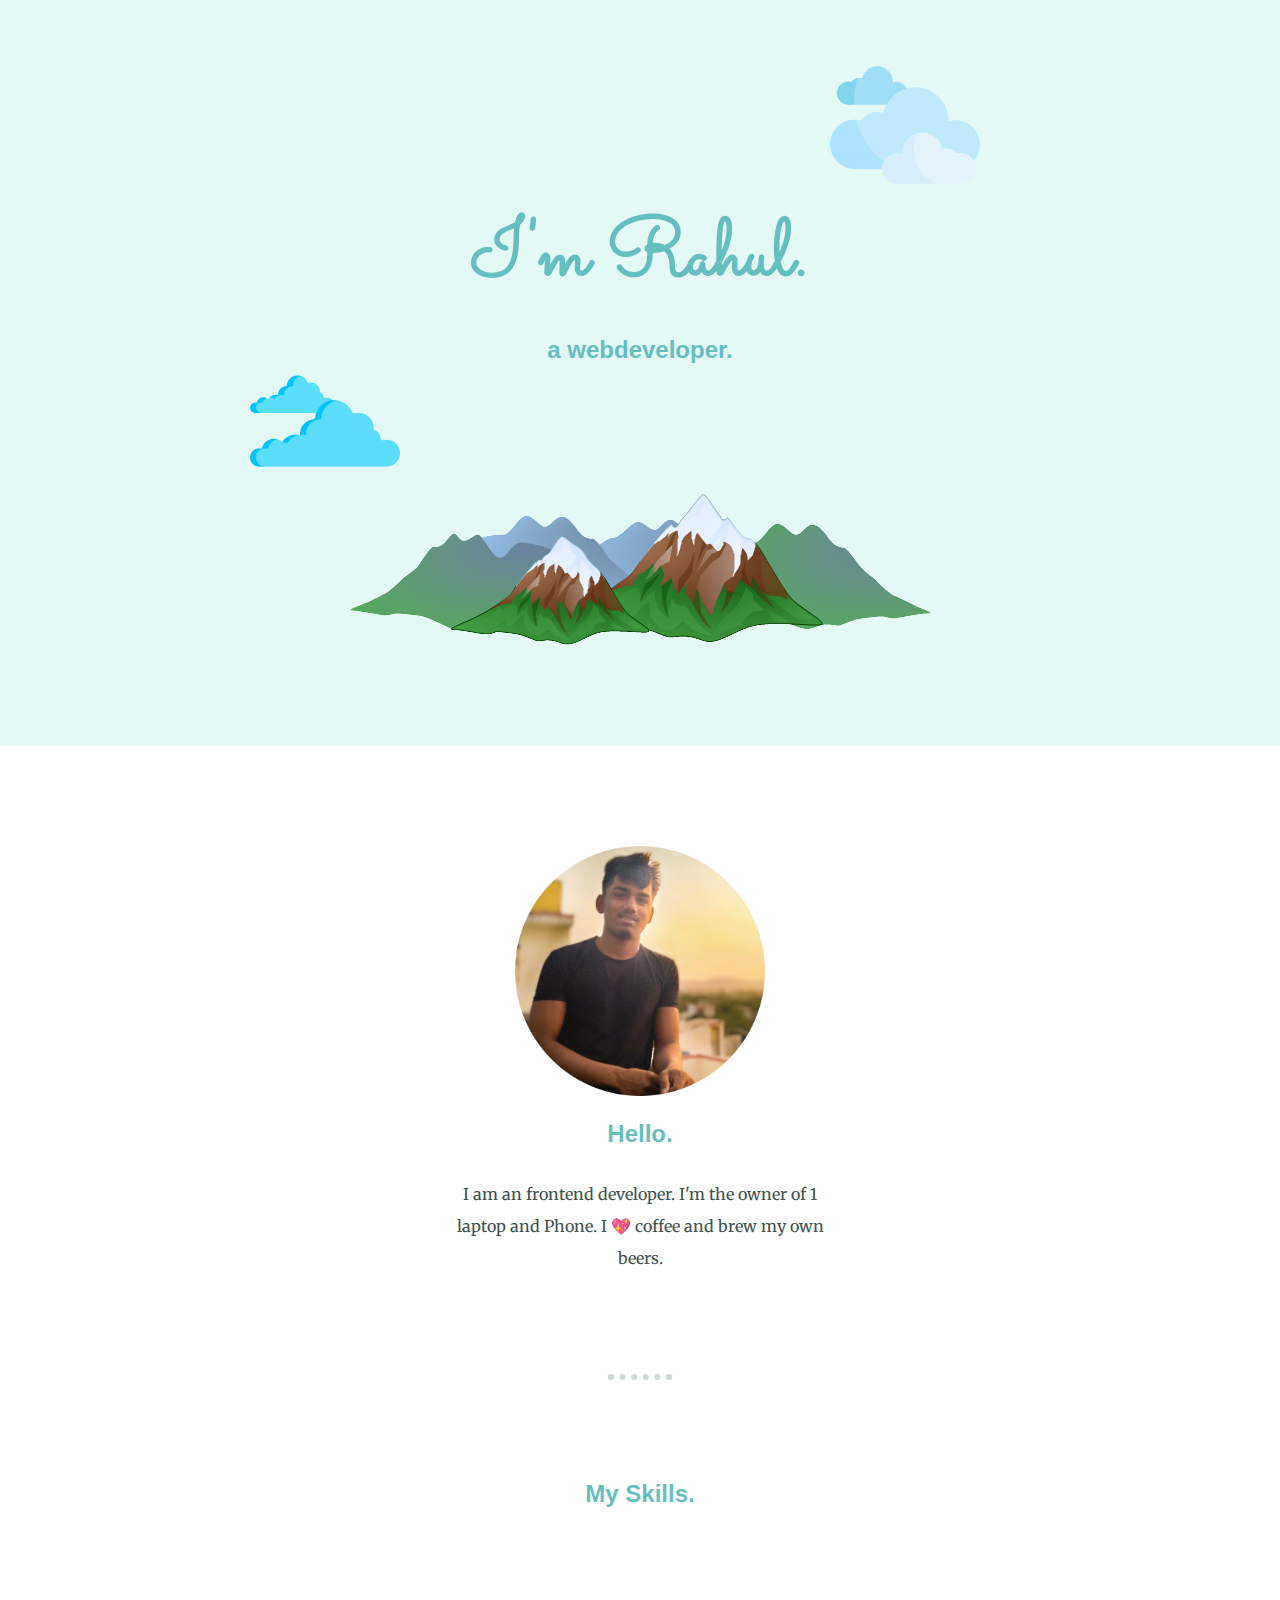
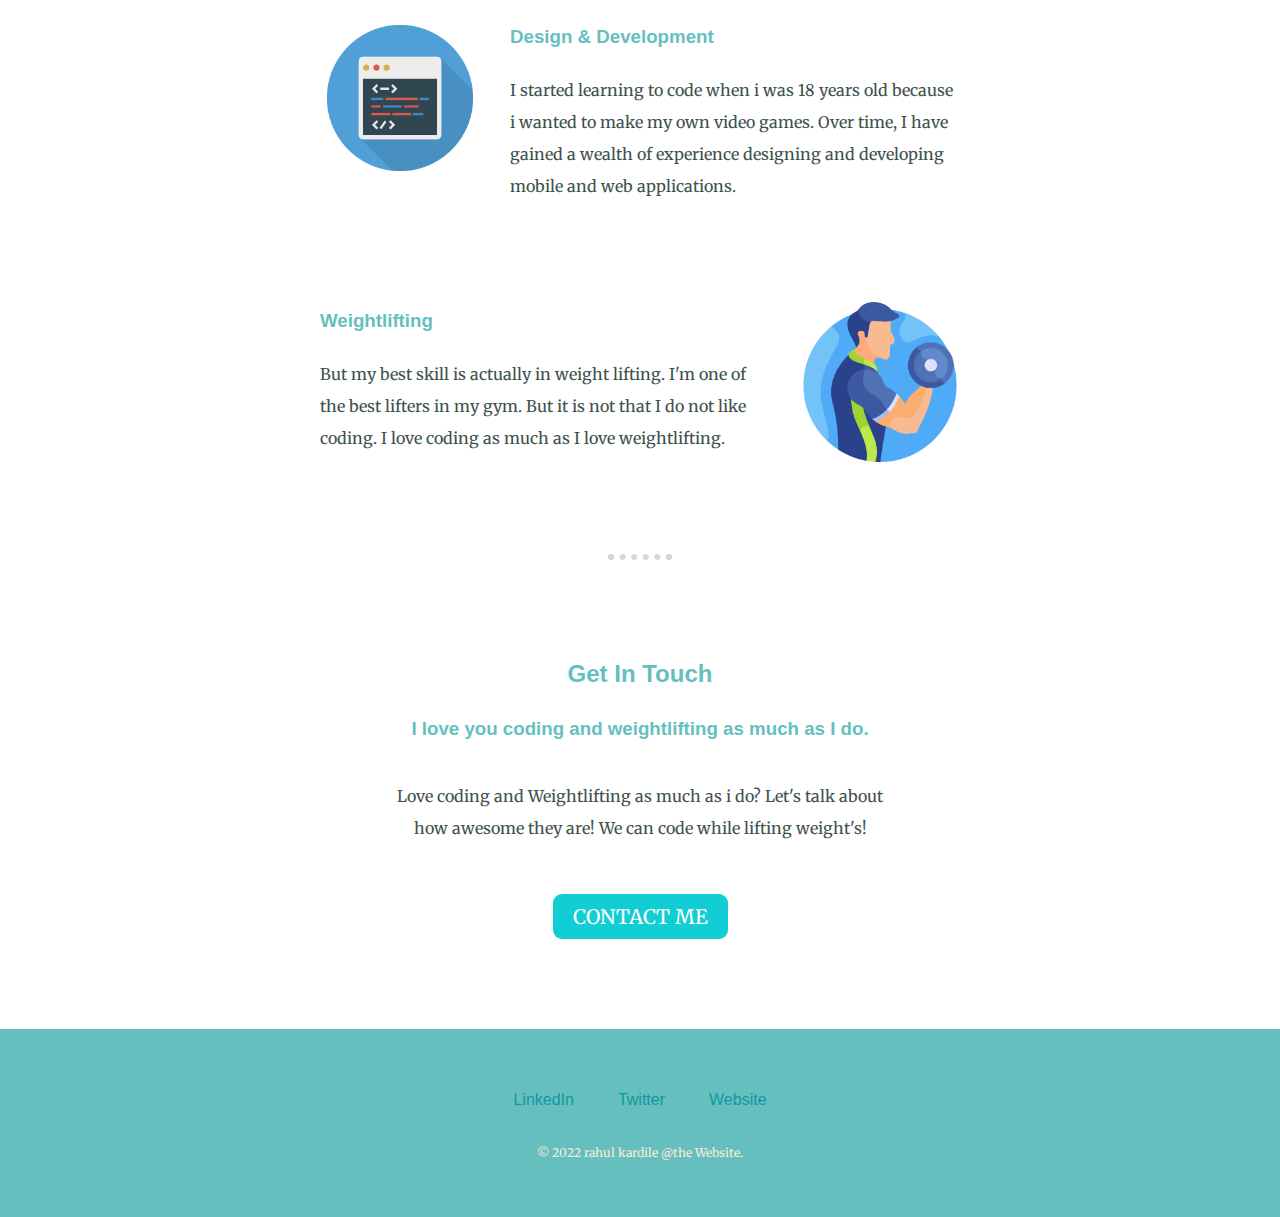
==== index.html @ 1a4b9b05 "Rename My Cv.html to index.html" ====
<!DOCTYPE html>
<html lang="en">
<head>
    <meta charset="UTF-8">
    <meta http-equiv="X-UA-Compatible" content="IE=edge">
    <meta name="viewport" content="width=device-width, initial-scale=1.0">
    <title>Rahul kardile</title>
    <link rel="preconnect" href="https://fonts.googleapis.com">
<link rel="preconnect" href="https://fonts.gstatic.com" crossorigin>
<link href="https://fonts.googleapis.com/css2?family=Cedarville+Cursive&family=Merriweather&family=Montserrat+Alternates:wght@200&family=Sacramento&display=swap" rel="stylesheet">
    <link rel="stylesheet" href="cv.css">
    <link rel="shortcut icon" href="Img\man.png">
</head>
<body>
    <div class="top-container">
        <img class="top-cloud" src="Img\clouds.png" alt="clouds">
        <h1>I'm Rahul.</h1>
        <h2>a <span class="web">web</span>developer.</h2>
        <img class="bottom-cloud" src="Img\cloud.png" alt="cloud">
        <img class="mountain" src="Img\mountains-tr-removebg-preview.png" alt="mountain">

    </div>
    <div class="middle-container">
        <div class="profile">
            <img id="pro" src="Img\rahul circul.png" alt="profile-photo">
          <h2>Hello.</h2>
          <p class="intro">I am an frontend developer. I'm the owner of 1 laptop and Phone. I 💖 coffee and brew my own beers.</p>
        </div>
        <hr>
        <div class="skills">
          <h2>My Skills.</h2>
          <div class="skill-row">
            <img class="skill-photo" src="Img\coding.png" alt="skill-photo">
            <h3>Design & Development</h3>
            <p>I started learning to code when i was 18 years old because i wanted to make my own video games. Over time, I have gained a wealth of experience designing and developing mobile and web applications.</p>
          </div>
          <div class="skill-row">
            <img class="fitness" src="Img\fitness.png" alt="fitness">
            <h3>Weightlifting</h3>
            <p>But my best skill is actually in weight lifting. I'm one of the best lifters in my gym. But it is not that I do not like coding. I love coding as much as I love weightlifting.</p>
          </div>
        </div>
        <hr>
        <div class="contact">
          <h2>Get In Touch</h2>
          <h3>I love you coding and weightlifting as much as I do.</h3>
          <p class="contact-me">Love coding and Weightlifting as much as i do? Let's talk about how awesome they are! We can code while lifting weight's! </p>

          <a class="btn" href="rahulkardile321@gmail.com">CONTACT ME</a>
        </div>
      </div>
      
      
      <div class="bottom-container">
        <a class="footer-link" href="https://www.linkedin.com/">LinkedIn</a>
        <a class="footer-link" href="https://twitter.com/">Twitter</a>
        <a class="footer-link" href="https://www.appbrewery.co/">Website</a>
        <p class="copy-right">© 2022 rahul kardile @the Website.</p>
      </div>
</body>
</html>
---- cv.css ----
body{
    color: #40514E;
    margin: 0;
    text-align: center;
    font-family: 'Merriweather', serif;
}

.top-container h2{
    color: #66BFBF;
    font-family: 'Montserrat', sans-serif;
}

.top-container h1{
    color: #66BFBF;
    font-size: 80px;
    margin: 50px auto 0 auto;
    font-family: 'Sacramento', cursive;
}


h2{
    padding-bottom: 10px;
    color: #66BFBF;
    font-family: 'Montserrat', sans-serif;
}

h3{
    color: #66BFBF;
    font-family: 'Montserrat', sans-serif;
}

.top-container {
    background-color: #e4f9f5;
    position: relative;
    padding-top: 150px;


}

.top-cloud{
    position: absolute;
    right: 300px;
    top:50px;
    width: 150px;
}

.bottom-cloud{
    width: 150px;
    position: absolute;
    left: 250px;
    bottom: 250px;
}
#pro{
    width: 250px;
}
.intro{
    width: 30%;
    margin: auto;
}

p{
  line-height: 2;
}

hr{
    border: dotted #d0dada 6px;
    border-bottom: none;
    width: 4%;
    margin: 100px auto;
}

.skill-row{
    width: 50%;
    margin: 100px auto 100px auto;
    text-align: left;
    line-height: 2;
}
.skill-photo{
    width: 25%;
    float: left;
    margin-right: 30px;
}
.fitness{   
    width: 25%;
    float: right;
    margin-left: 30px;
}
.middle-container{
    padding: 100px 0;
}
.contact-me{
    width: 40%;
    margin: 40px auto 60px;
}
.btn {
    background: #11CDD4;
    background-image: -webkit-linear-gradient(top, #11CDD4, #1199A);
    background-image: -moz-linear-gradient(top, #11CDD4, #1199A);
    background-image: -ms-linear-gradient(top, #11CDD4, #1199A);
    background-image: -o-linear-gradient(top, #11CDD4, #1199A);
    background-image: linear-gradient(to bottom, #11CDD4, #1199A);
    -webkit-border-radius: 9;
    -moz-border-radius: 9;
    border-radius: 9px;
    font-family: 'Merriweather', serif;
    color: #ffffff;
    font-size: 20px;
    padding: 10px 20px 10px 20px;
    text-decoration: none;
  }
  
  .btn:hover {
    background: #30e3cb;
    background-image: -webkit-linear-gradient(top, #30e3cb, #2BC4AC);
    background-image: -moz-linear-gradient(top, #30e3cb, #2BC4AC);
    background-image: -ms-linear-gradient(top, #30e3cb, #2BC4AC);
    background-image: -o-linear-gradient(top, #30e3cb, #2BC4AC);
    background-image: linear-gradient(to bottom, #30e3cb, #2BC4AC);
    text-decoration: none;
  }

  a{
    color: #11999e;
    font-family: 'Montserrat', sans-serif;
    margin: 10px 20px;  
    text-decoration: none;
  }
  a:hover{
    color: aliceblue;
  }

  .bottom-container{
    background-color: #66bfbf;
    padding: 60px 0 20px;
  }
  .copy-right{
    color: antiquewhite;
    font-size: 0.75rem;
    padding: 20px 0;
  }
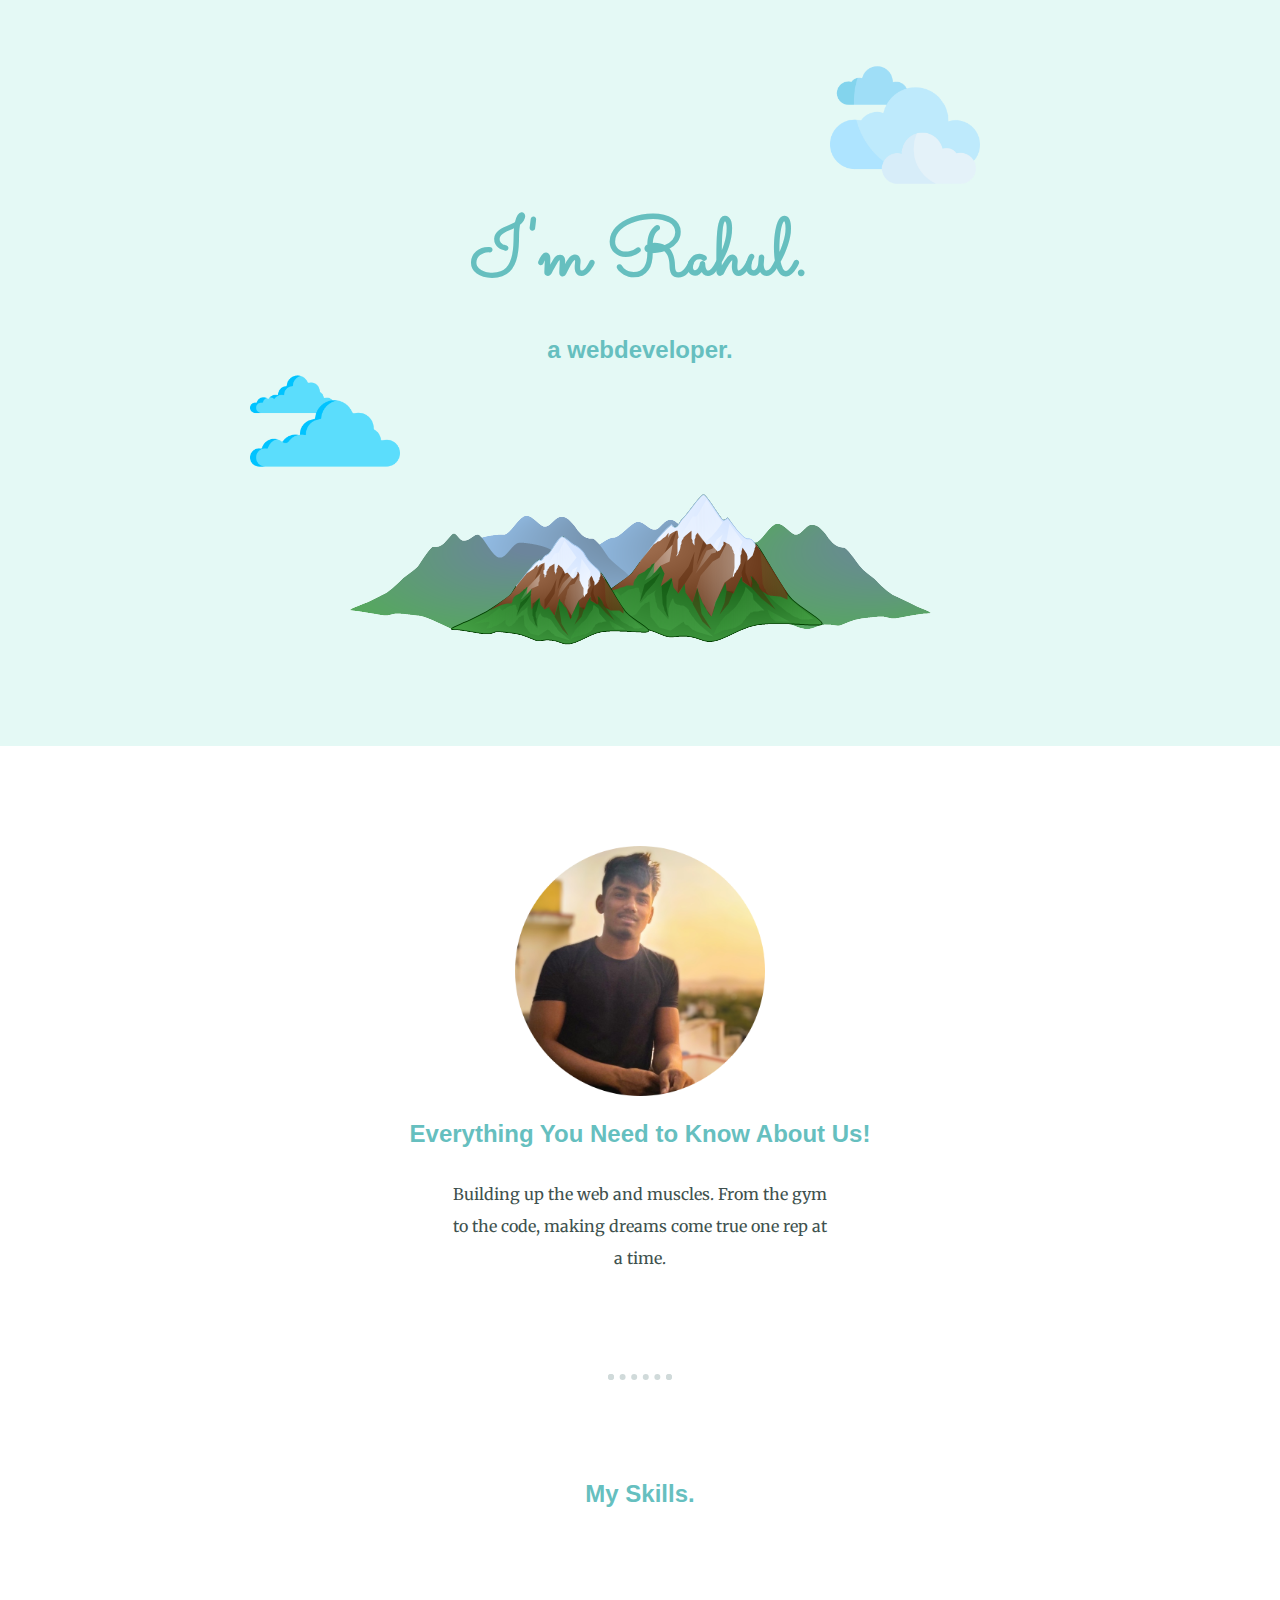
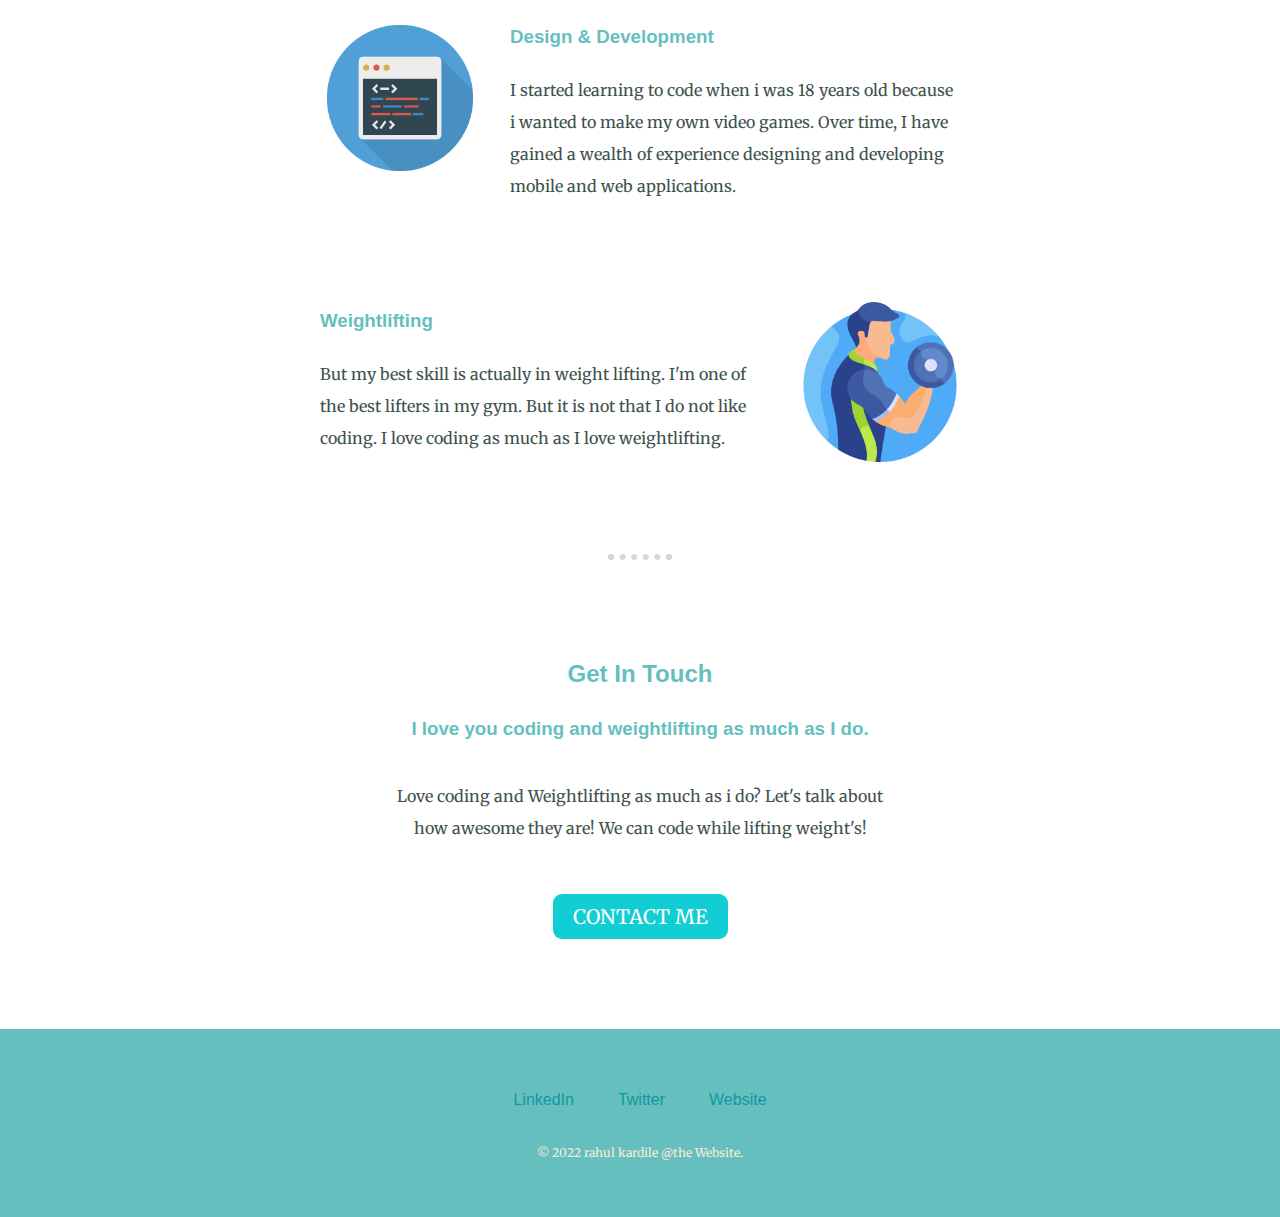
==== commit 8a98a74c: "Update index.html" ====
--- a/index.html
+++ b/index.html
@@ -23,8 +23,8 @@
     <div class="middle-container">
         <div class="profile">
             <img id="pro" src="Img\rahul circul.png" alt="profile-photo">
-          <h2>Hello.</h2>
-          <p class="intro">I am an frontend developer. I'm the owner of 1 laptop and Phone. I 💖 coffee and brew my own beers.</p>
+          <h2>Everything You Need to Know About Us!</h2>
+          <p class="intro">Building up the web and muscles. From the gym to the code, making dreams come true one rep at a time.</p>
         </div>
         <hr>
         <div class="skills">
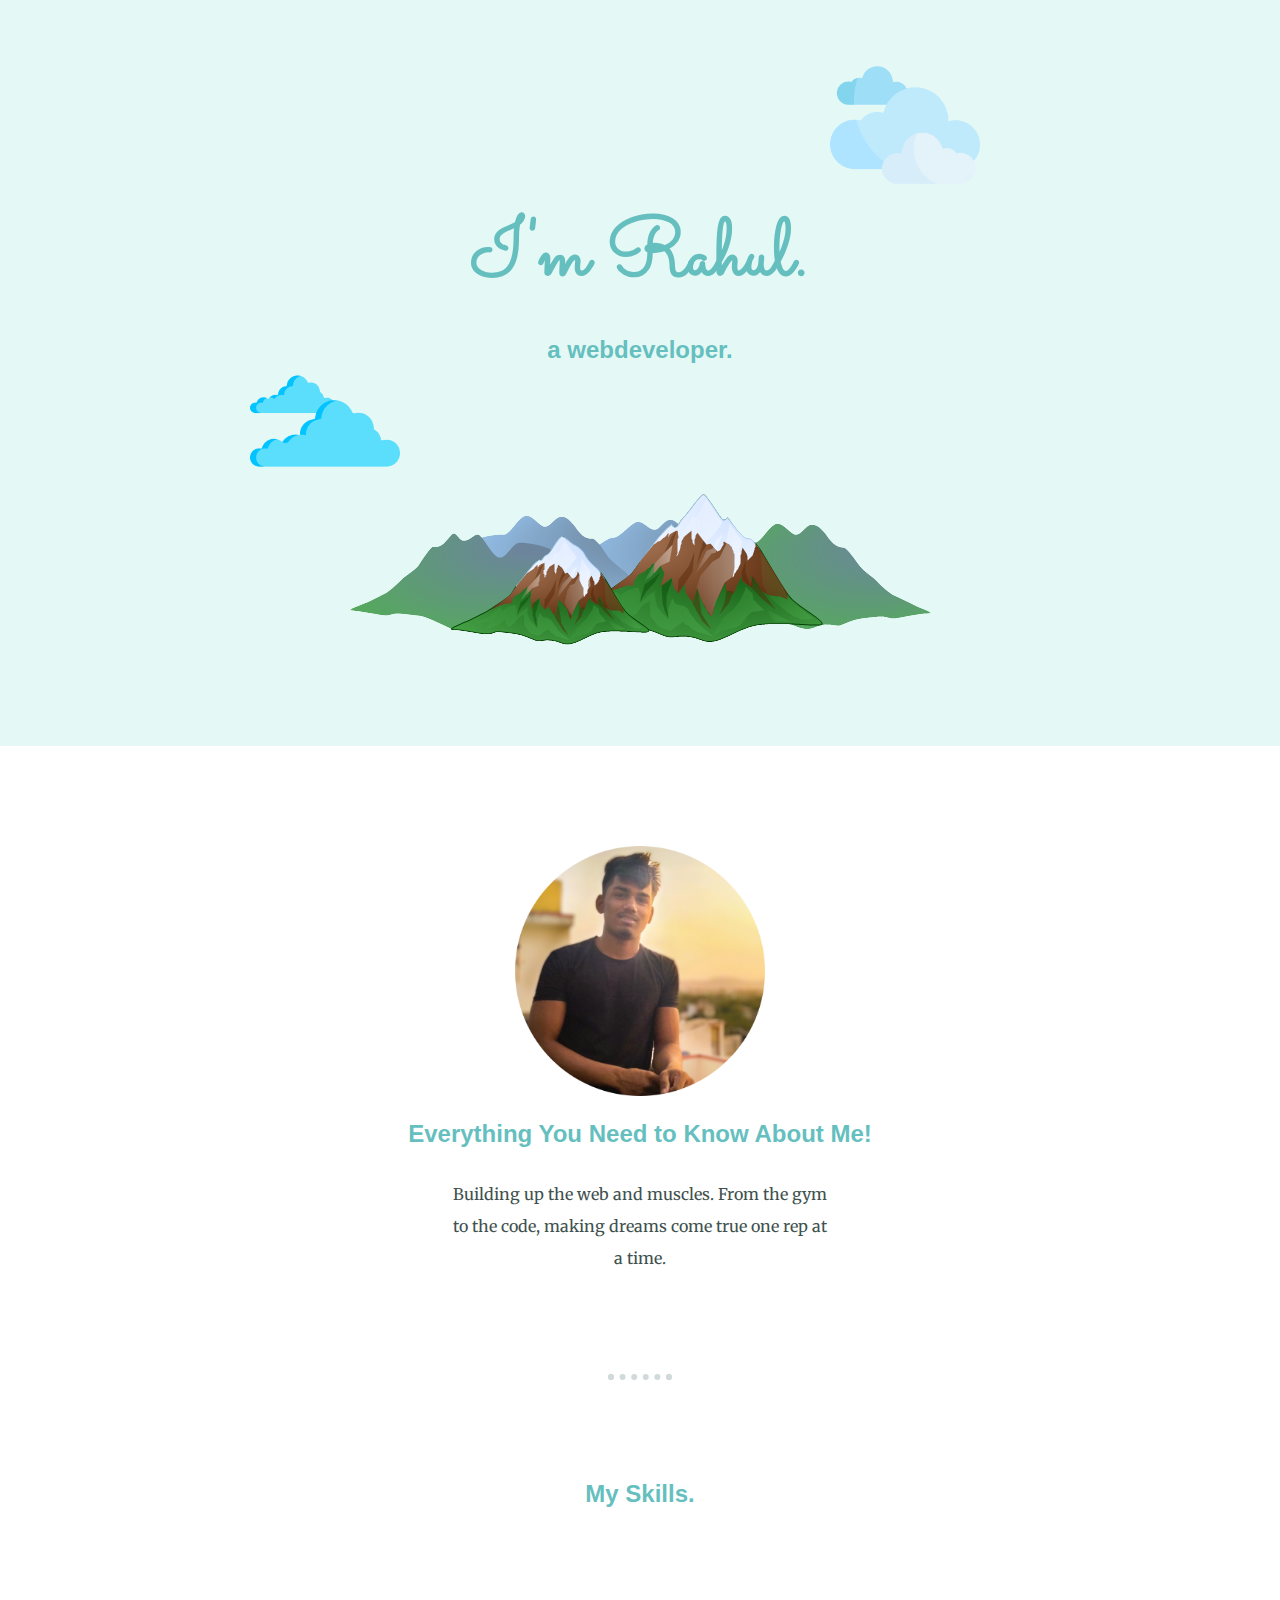
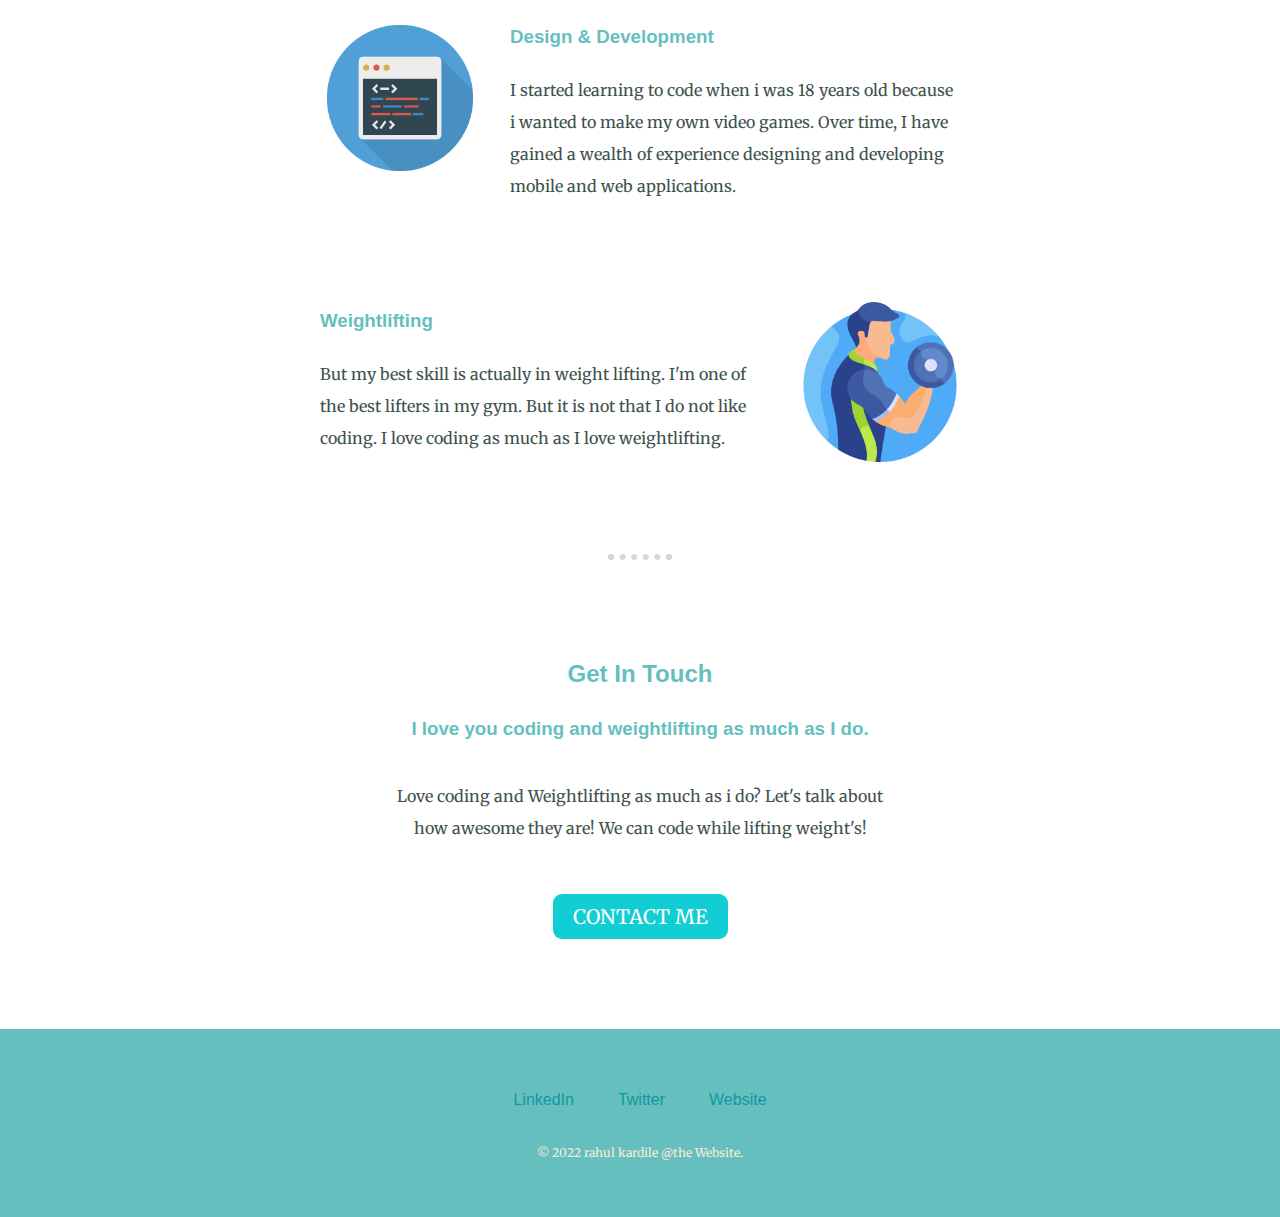
==== commit 639fe6ad: "Update index.html" ====
--- a/index.html
+++ b/index.html
@@ -23,7 +23,7 @@
     <div class="middle-container">
         <div class="profile">
             <img id="pro" src="Img\rahul circul.png" alt="profile-photo">
-          <h2>Everything You Need to Know About Us!</h2>
+          <h2>Everything You Need to Know About Me!</h2>
           <p class="intro">Building up the web and muscles. From the gym to the code, making dreams come true one rep at a time.</p>
         </div>
         <hr>
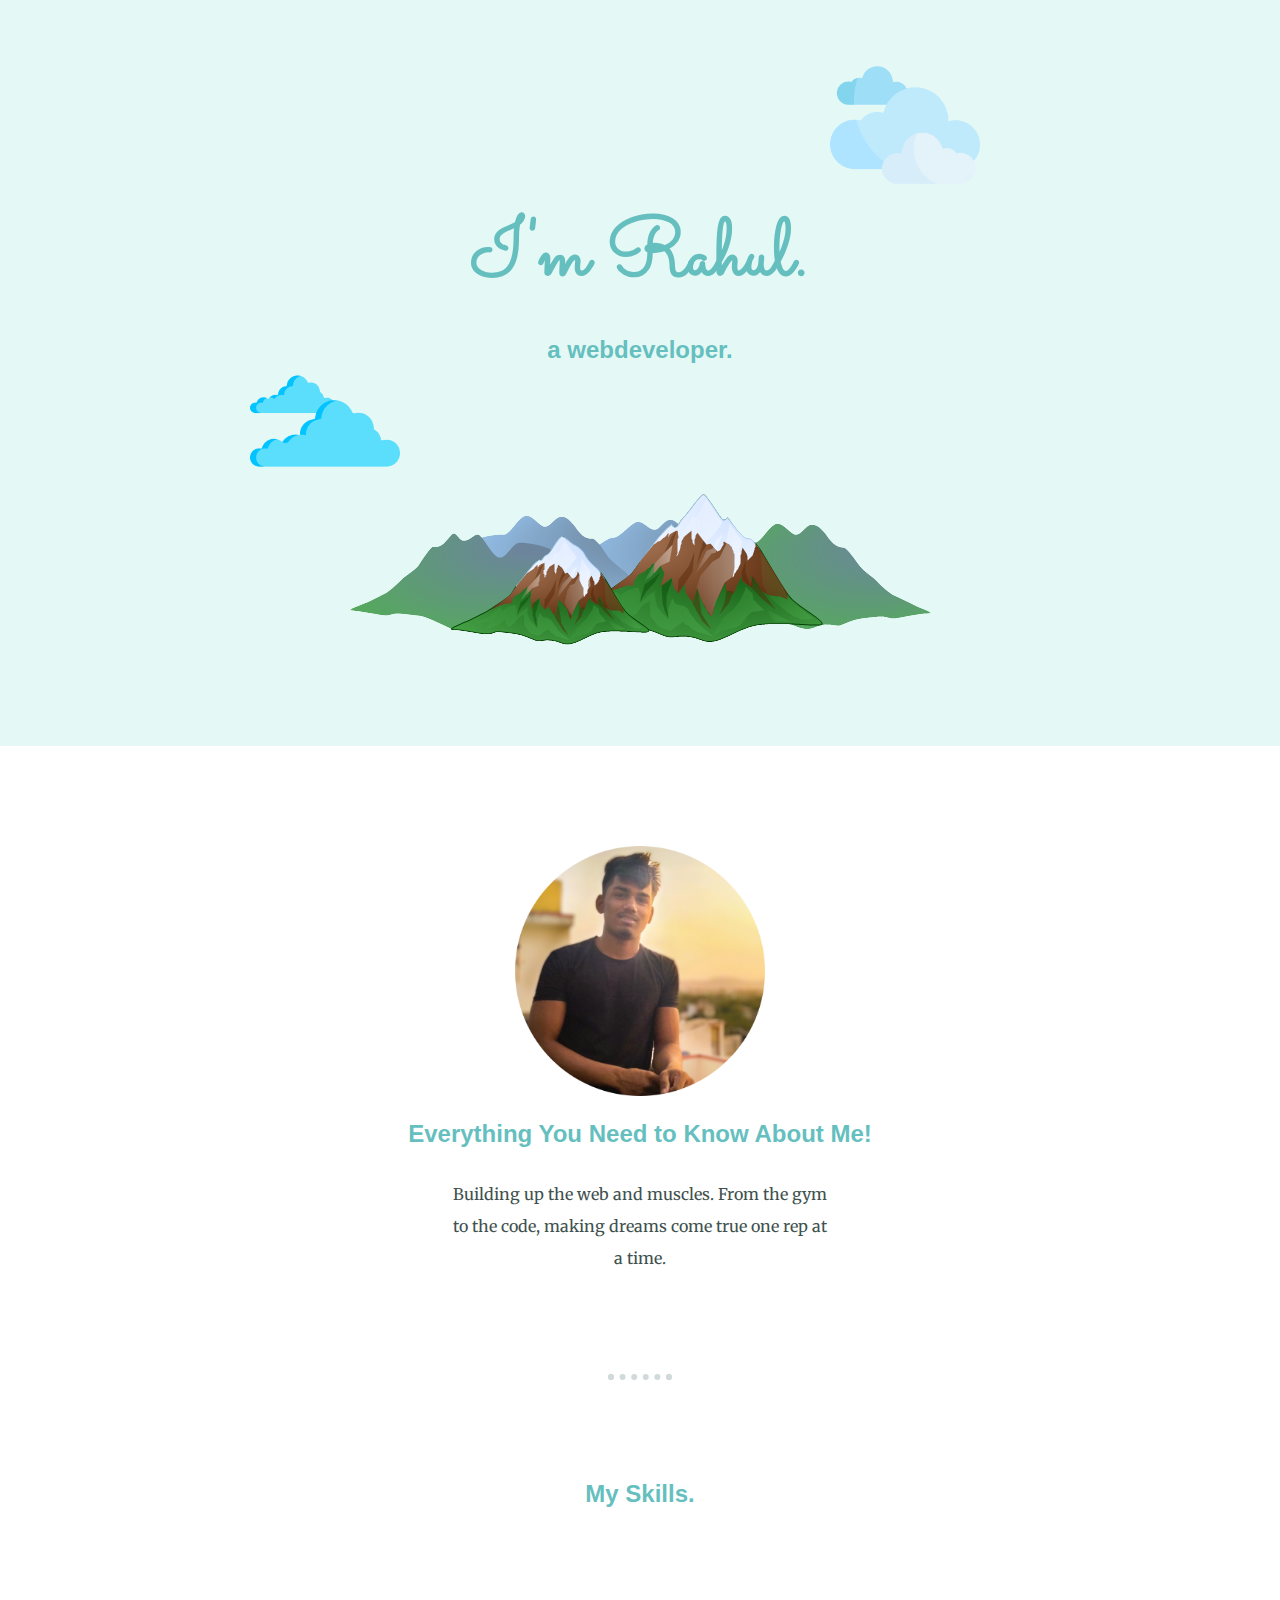
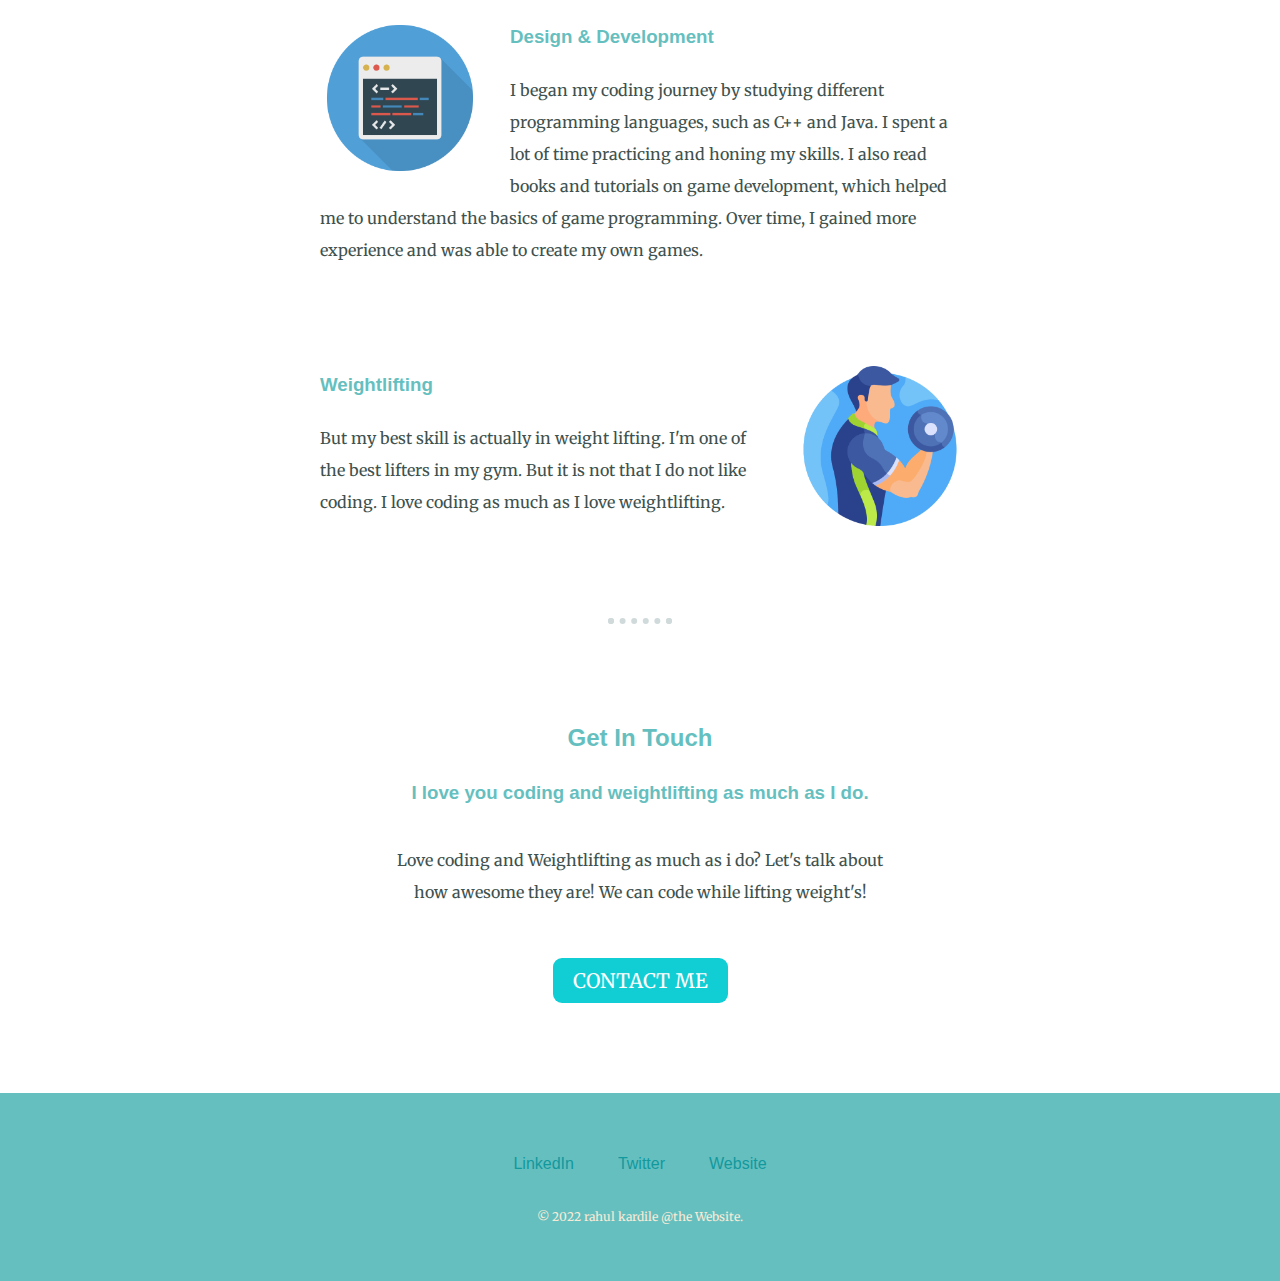
==== commit 2565fcc4: "Add files via upload" ====
--- a/index.html
+++ b/index.html
@@ -32,7 +32,7 @@
           <div class="skill-row">
             <img class="skill-photo" src="Img\coding.png" alt="skill-photo">
             <h3>Design & Development</h3>
-            <p>I started learning to code when i was 18 years old because i wanted to make my own video games. Over time, I have gained a wealth of experience designing and developing mobile and web applications.</p>
+            <p>I began my coding journey by studying different programming languages, such as C++ and Java. I spent a lot of time practicing and honing my skills. I also read books and tutorials on game development, which helped me to understand the basics of game programming. Over time, I gained more experience and was able to create my own games.</p>
           </div>
           <div class="skill-row">
             <img class="fitness" src="Img\fitness.png" alt="fitness">
@@ -58,4 +58,4 @@
         <p class="copy-right">© 2022 rahul kardile @the Website.</p>
       </div>
 </body>
-</html>
+</html>